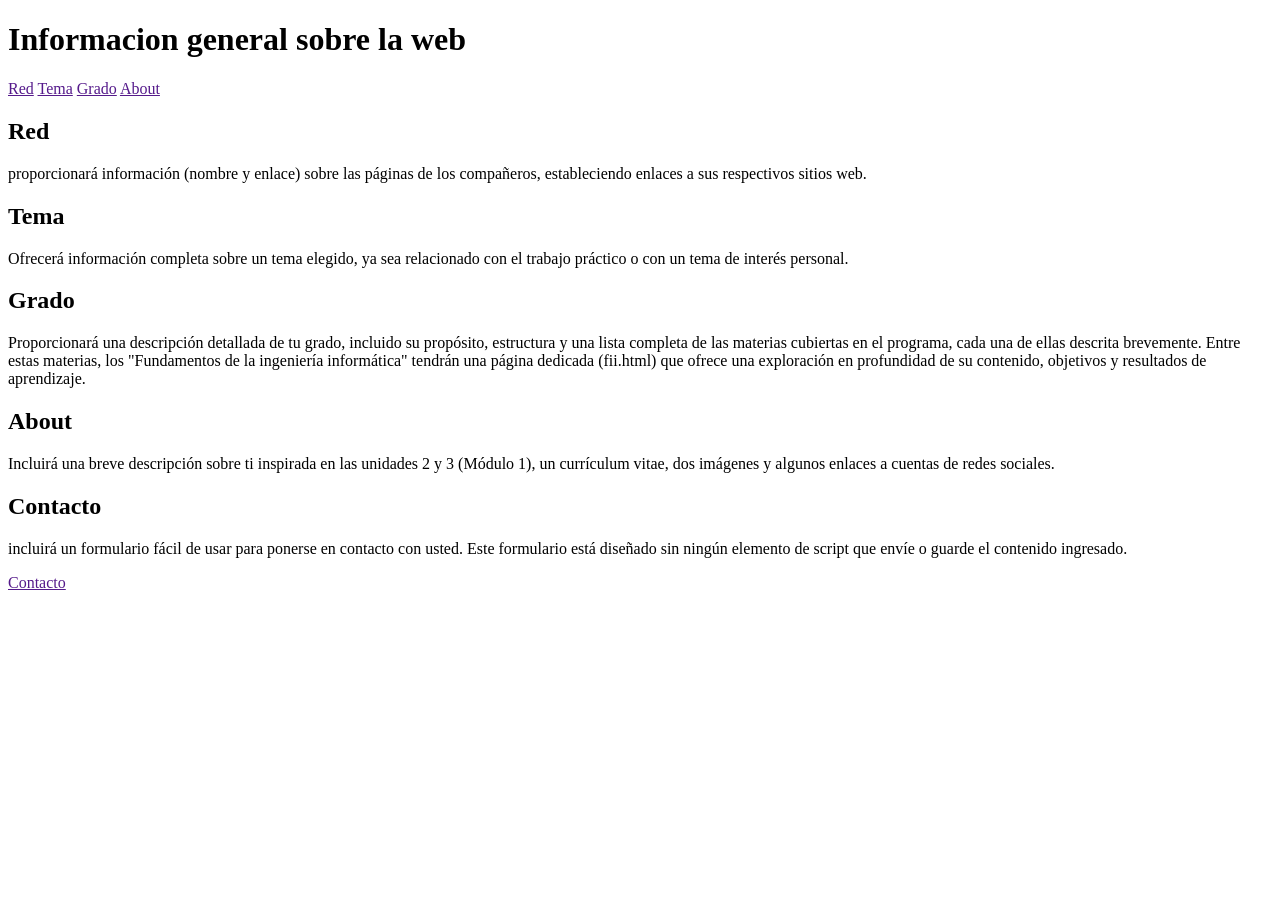
==== SRC/index.html @ 5aca838b "Subiendo la estructura principal de la pagina" ====
<!DOCTYPE html>
<html lang="es">

<head>
    <meta charset="UTF-8">
    <meta name="viewport" content="width=device-width, initial-scale=1.0">
    <title>Pagina principal</title>
    <link rel="stylesheet" href="estilos.css">
</head>

<body>
    <header>
        <h1>Informacion general sobre la web</h1>
        <a href="">Red</a>
        <a href="">Tema</a>
        <a href="">Grado</a>
        <a href="">About</a>
    </header>
    <main>

        <div>
            <h2>Red</h2>
            <p>proporcionará información (nombre y enlace) sobre las páginas de los compañeros, estableciendo enlaces a
                sus respectivos sitios web.</p>
        </div>
        <div>
            <h2>Tema</h2>
            <p>Ofrecerá información completa sobre un tema elegido, ya sea relacionado con el trabajo práctico o con un
                tema de interés personal.</p>
        </div>
        <div>
            <h2>Grado</h2>
            <p>Proporcionará una descripción detallada de tu grado, incluido su propósito, estructura y una lista
                completa de las materias cubiertas en el programa, cada una de ellas descrita brevemente. Entre estas
                materias, los "Fundamentos de la ingeniería informática" tendrán una página dedicada (fii.html) que
                ofrece una exploración en profundidad de su contenido, objetivos y resultados de aprendizaje.</p>
        </div>
        <div>
            <h2>About</h2>
            <p>Incluirá una breve descripción sobre ti inspirada en las unidades 2 y 3 (Módulo 1), un currículum vitae,
                dos imágenes y algunos enlaces a cuentas de redes sociales.</p>
        </div>
        <div>
            <h2>Contacto</h2>
            <p>incluirá un formulario fácil de usar para ponerse en contacto con usted. Este formulario está diseñado
                sin ningún elemento de script que envíe o guarde el contenido ingresado.</p>
        </div>
    </main>
    <footer>
        <a href=""> Contacto</a>
    </footer>
</body>

</html>
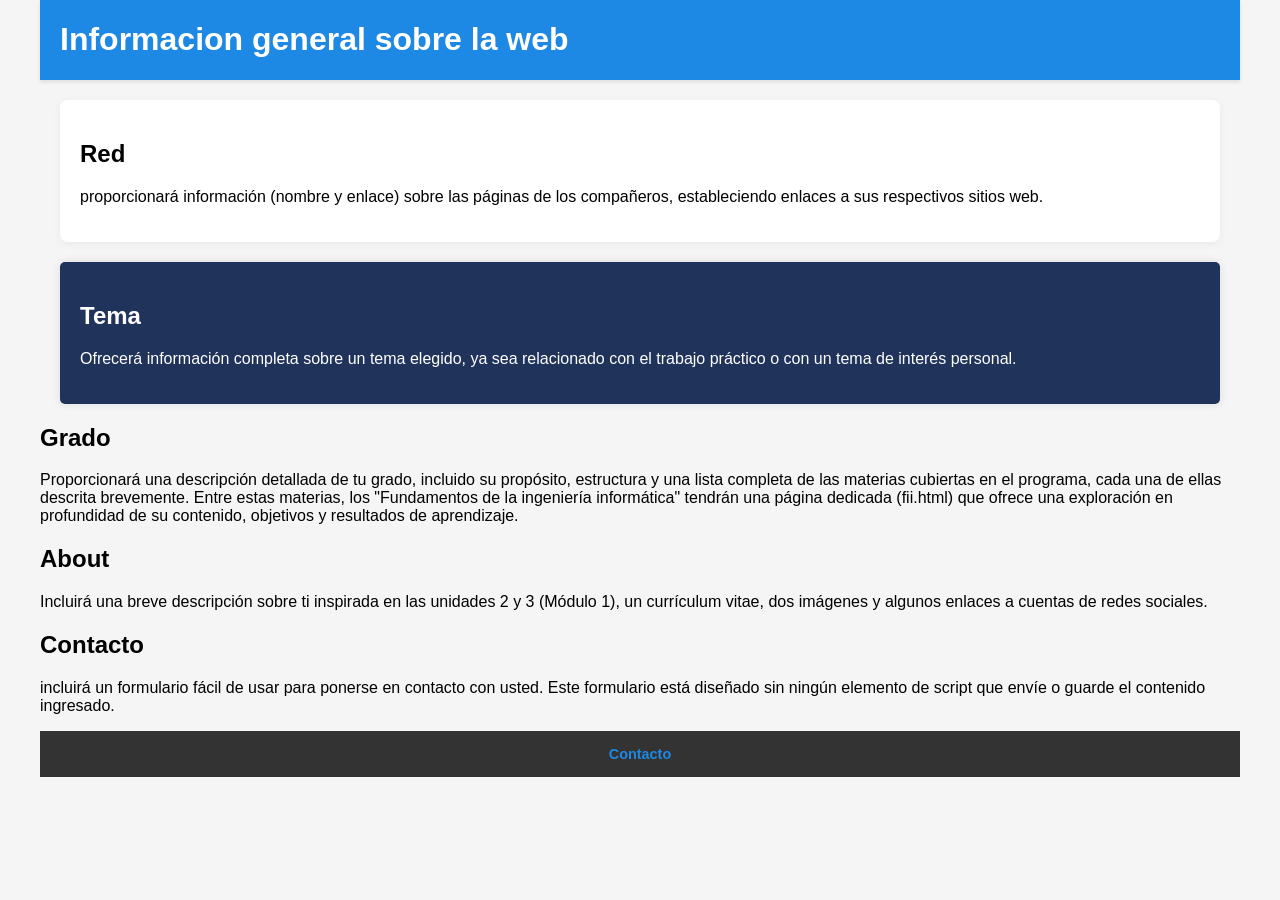
==== commit 66d66569: "personalizamos la oagina de contacto" ====
--- a/SRC/index.html
+++ b/SRC/index.html
@@ -11,19 +11,20 @@
 <body>
     <header>
         <h1>Informacion general sobre la web</h1>
-        <a href="">Red</a>
-        <a href="">Tema</a>
-        <a href="">Grado</a>
-        <a href="">About</a>
+        <a href="pagina secundaria/net.html">Red</a>
+        <a href="pagina secundaria/topic.html">Tema</a>
+        <a href="pagina secundaria/degree.html">Grado</a>
+        <a href="pagina secundaria/about.html">About</a>
     </header>
     <main>
 
-        <div>
+        <div class="secciones">
+            
             <h2>Red</h2>
             <p>proporcionará información (nombre y enlace) sobre las páginas de los compañeros, estableciendo enlaces a
                 sus respectivos sitios web.</p>
         </div>
-        <div>
+        <div id ="estilos">
             <h2>Tema</h2>
             <p>Ofrecerá información completa sobre un tema elegido, ya sea relacionado con el trabajo práctico o con un
                 tema de interés personal.</p>
@@ -47,7 +48,7 @@
         </div>
     </main>
     <footer>
-        <a href=""> Contacto</a>
+        <a href="pagina secundaria/contact.html"> Contacto</a>
     </footer>
 </body>
 
--- a/SRC/estilos.css
+++ b/SRC/estilos.css
@@ -0,0 +1,50 @@
+body {
+
+    font-family: Arial,Helvetica sans-serif;
+    background-color: #f5f5f5;
+    margin: 0;
+    padding: 0;
+    max-width: 1200px; margin:auto;
+}
+
+header {
+    background-color: #1e88e5;
+    color: white;
+    min-height: 70px;
+    display: flex; justify-content: space-between; 
+    padding: 0 20px ;
+    box-shadow: 0 2px 4px rgba(0,0,0,0.1);
+}
+
+a {
+    color: #1e88e5;
+    text-decoration: none;
+    font-weight:600;
+    transition: color 0.3s ease;
+}
+
+footer {
+    background-color: #333;
+    color: eee;
+    text-align: center;
+    padding: 15px 0;
+    font-size: 0.9rem;
+    bottom: 0;
+}
+
+.secciones {
+    margin: 20px;
+    padding: 20px;
+    background-color: white;
+    border-radius: 8px;
+    box-shadow: 0 2px 8px rgba(0, 0, 0, 0.05);
+}
+
+#estilos {
+    background-color: #20335a;
+    color: white;
+    margin: 20px;
+    padding: 20px;
+    border-radius: 5px;
+    box-shadow: 0 0 10px rgba(0, 0, 0, 0.1);
+}
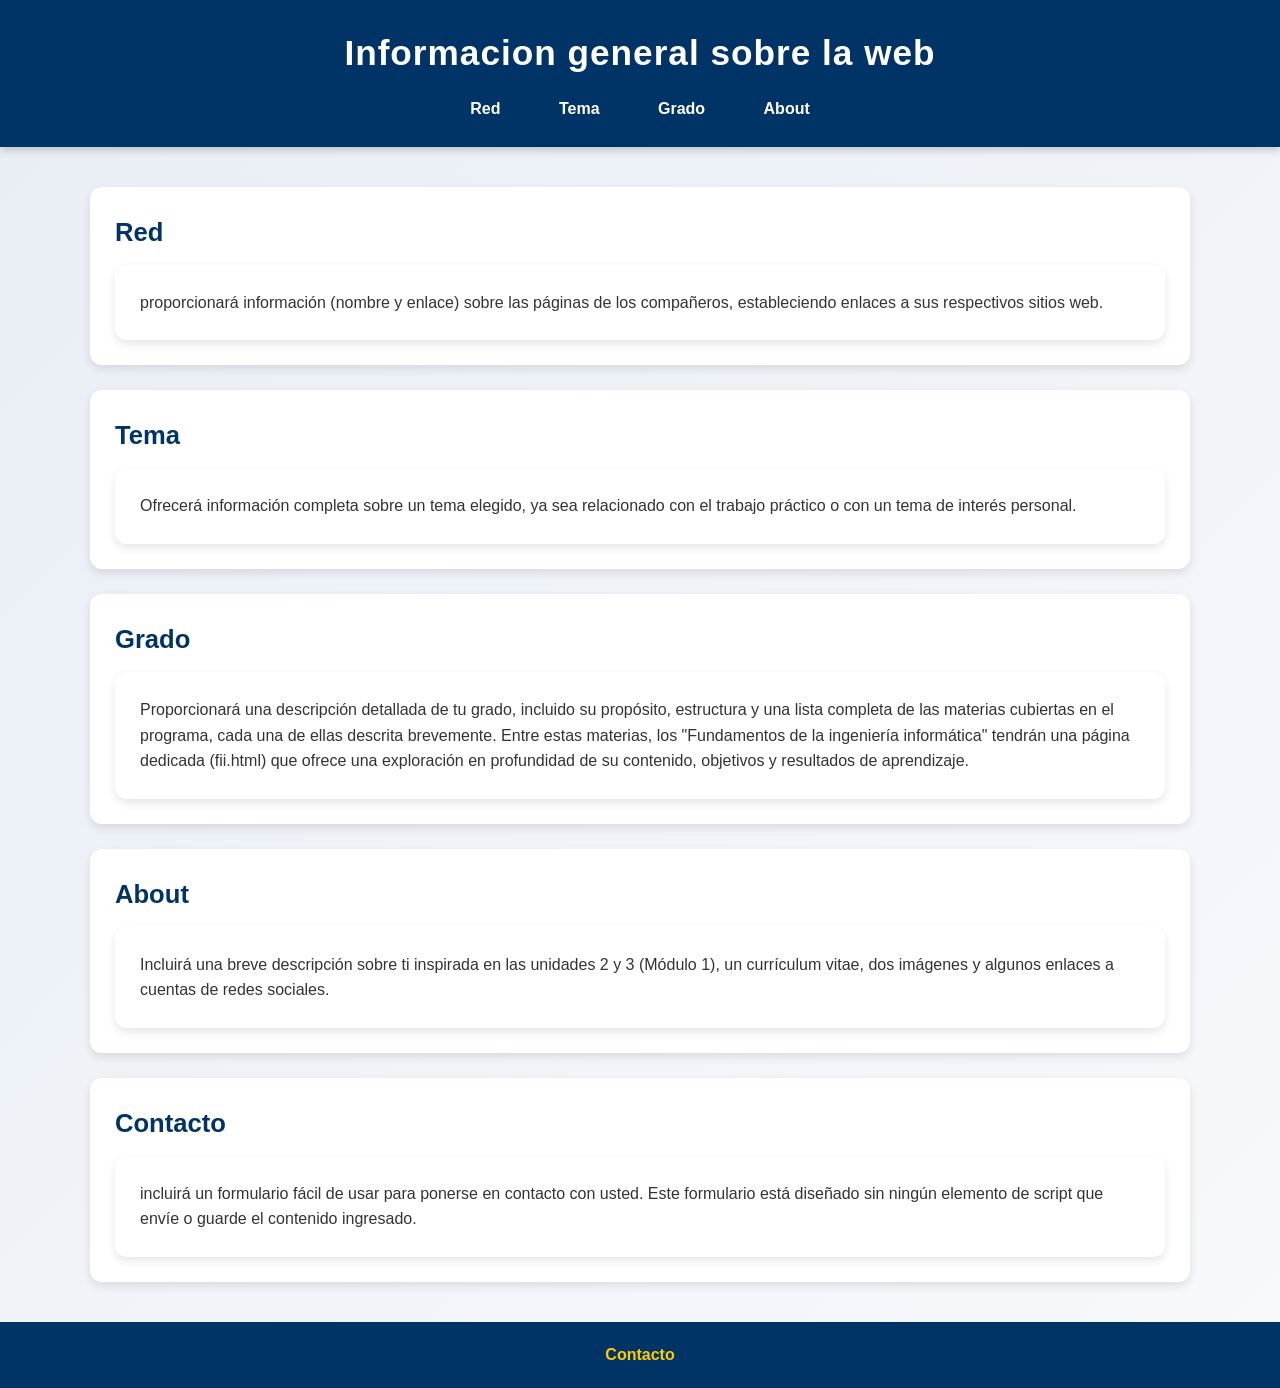
==== commit 10945204: "personalizamos mas sub paghinas" ====
--- a/SRC/index.html
+++ b/SRC/index.html
@@ -21,30 +21,44 @@
         <div class="secciones">
             
             <h2>Red</h2>
+            <div class="contenido"> 
             <p>proporcionará información (nombre y enlace) sobre las páginas de los compañeros, estableciendo enlaces a
                 sus respectivos sitios web.</p>
+            </div>
         </div>
-        <div id ="estilos">
+
+        <div class="estilos">
             <h2>Tema</h2>
+            <div class="contenido"> 
             <p>Ofrecerá información completa sobre un tema elegido, ya sea relacionado con el trabajo práctico o con un
                 tema de interés personal.</p>
+            </div>
         </div>
-        <div>
+
+        <div class="seccion">
             <h2>Grado</h2>
+            <div class="contenido"> 
             <p>Proporcionará una descripción detallada de tu grado, incluido su propósito, estructura y una lista
                 completa de las materias cubiertas en el programa, cada una de ellas descrita brevemente. Entre estas
                 materias, los "Fundamentos de la ingeniería informática" tendrán una página dedicada (fii.html) que
                 ofrece una exploración en profundidad de su contenido, objetivos y resultados de aprendizaje.</p>
+            </div>
         </div>
-        <div>
+
+        <div class="seccion">
             <h2>About</h2>
+            <div class="contenido"> 
             <p>Incluirá una breve descripción sobre ti inspirada en las unidades 2 y 3 (Módulo 1), un currículum vitae,
                 dos imágenes y algunos enlaces a cuentas de redes sociales.</p>
+            </div>
         </div>
-        <div>
+
+        <div class="seccion">
             <h2>Contacto</h2>
+            <div class="contenido"> 
             <p>incluirá un formulario fácil de usar para ponerse en contacto con usted. Este formulario está diseñado
                 sin ningún elemento de script que envíe o guarde el contenido ingresado.</p>
+            </div>
         </div>
     </main>
     <footer>
--- a/SRC/estilos.css
+++ b/SRC/estilos.css
@@ -1,50 +1,158 @@
-body {
 
-    font-family: Arial,Helvetica sans-serif;
-    background-color: #f5f5f5;
+* {
     margin: 0;
     padding: 0;
-    max-width: 1200px; margin:auto;
+    box-sizing: border-box;
+    font-family: "Segoe UI", Arial, sans-serif;
 }
 
-header {
-    background-color: #1e88e5;
-    color: white;
-    min-height: 70px;
-    display: flex; justify-content: space-between; 
-    padding: 0 20px ;
-    box-shadow: 0 2px 4px rgba(0,0,0,0.1);
+body {
+    background: linear-gradient(135deg, #e8eef5, #f7f9fc);
+    color: #333;
+    line-height: 1.6;
+    animation: fadeIn 0.8s ease-in-out;
 }
 
-a {
-    color: #1e88e5;
+
+@keyframes fadeIn {
+    from { opacity: 0; transform: translateY(10px); }
+    to { opacity: 1; transform: translateY(0); }
+}
+
+
+
+header {
+    background: #003366;
+    color: white;
+    padding: 25px;
+    text-align: center;
+    position: sticky;
+    top: 0;
+    z-index: 10;
+    box-shadow: 0 3px 8px rgba(0,0,0,0.2);
+}
+
+header h1 {
+    margin-bottom: 15px;
+    font-size: 2.2rem;
+    letter-spacing: 1px;
+    animation: slideDown 0.7s ease;
+}
+
+@keyframes slideDown {
+    from { transform: translateY(-20px); opacity: 0; }
+    to { transform: translateY(0); opacity: 1; }
+}
+
+header a {
+    color: white;
     text-decoration: none;
-    font-weight:600;
+    margin: 0 15px;
+    font-weight: bold;
+    padding: 8px 12px;
+    border-radius: 5px;
+    transition: all 0.3s ease;
+}
+
+header a:hover {
+    background: #ffcc00;
+    color: #003366;
+    transform: scale(1.1);
+}
+
+
+main {
+    width: 90%;
+    max-width: 1100px;
+    margin: 40px auto;
+    display: grid;
+    gap: 25px;
+}
+
+main div {
+    background: white;
+    padding: 25px;
+    border-radius: 12px;
+    box-shadow: 0 4px 10px rgba(0,0,0,0.1);
+    transition: transform 0.3s ease, box-shadow 0.3s ease;
+    animation: fadeIn 0.8s ease;
+}
+
+
+main div:hover {
+    transform: translateY(-6px);
+    box-shadow: 0 8px 18px rgba(0,0,0,0.15);
+}
+
+main h2 {
+    color: #003366;
+    margin-bottom: 12px;
+    font-size: 1.6rem;
+}
+
+#estilos {
+    border-left: 6px solid #003366;
+    padding-left: 18px;
+}
+
+
+
+footer {
+    background: #003366;
+    text-align: center;
+    padding: 20px;
+    margin-top: 40px;
+    color: white;
+}
+
+footer a {
+    color: #ffcc00;
+    text-decoration: none;
+    font-weight: bold;
     transition: color 0.3s ease;
 }
 
-footer {
-    background-color: #333;
-    color: eee;
-    text-align: center;
-    padding: 15px 0;
-    font-size: 0.9rem;
-    bottom: 0;
+footer a:hover {
+    color: white;
 }
 
-.secciones {
-    margin: 20px;
+
+
+@media (max-width: 700px) {
+    header a {
+        display: inline-block;
+        margin: 8px;
+    }
+
+    main {
+        grid-template-columns: 1fr;
+    }
+
+    /* --- Secciones desplegables --- */
+
+.seccion {
+    background: white;
     padding: 20px;
-    background-color: white;
-    border-radius: 8px;
-    box-shadow: 0 2px 8px rgba(0, 0, 0, 0.05);
+    margin-bottom: 20px;
+    border-radius: 10px;
+    box-shadow: 0 3px 8px rgba(0,0,0,0.1);
+    cursor: pointer;
+    transition: transform 0.3s ease;
 }
 
-#estilos {
-    background-color: #20335a;
-    color: white;
-    margin: 20px;
-    padding: 20px;
-    border-radius: 5px;
-    box-shadow: 0 0 10px rgba(0, 0, 0, 0.1);
+.seccion:hover {
+    transform: scale(1.02);
+}
+
+/* Contenido oculto */
+.contenido {
+    max-height: 0;
+    overflow: hidden;
+    transition: max-height 0.5s ease;
+}
+
+/* Cuando se abre */
+.seccion.activa .contenido {
+    max-height: 500px; /* suficiente para mostrar el texto */
+}
 }
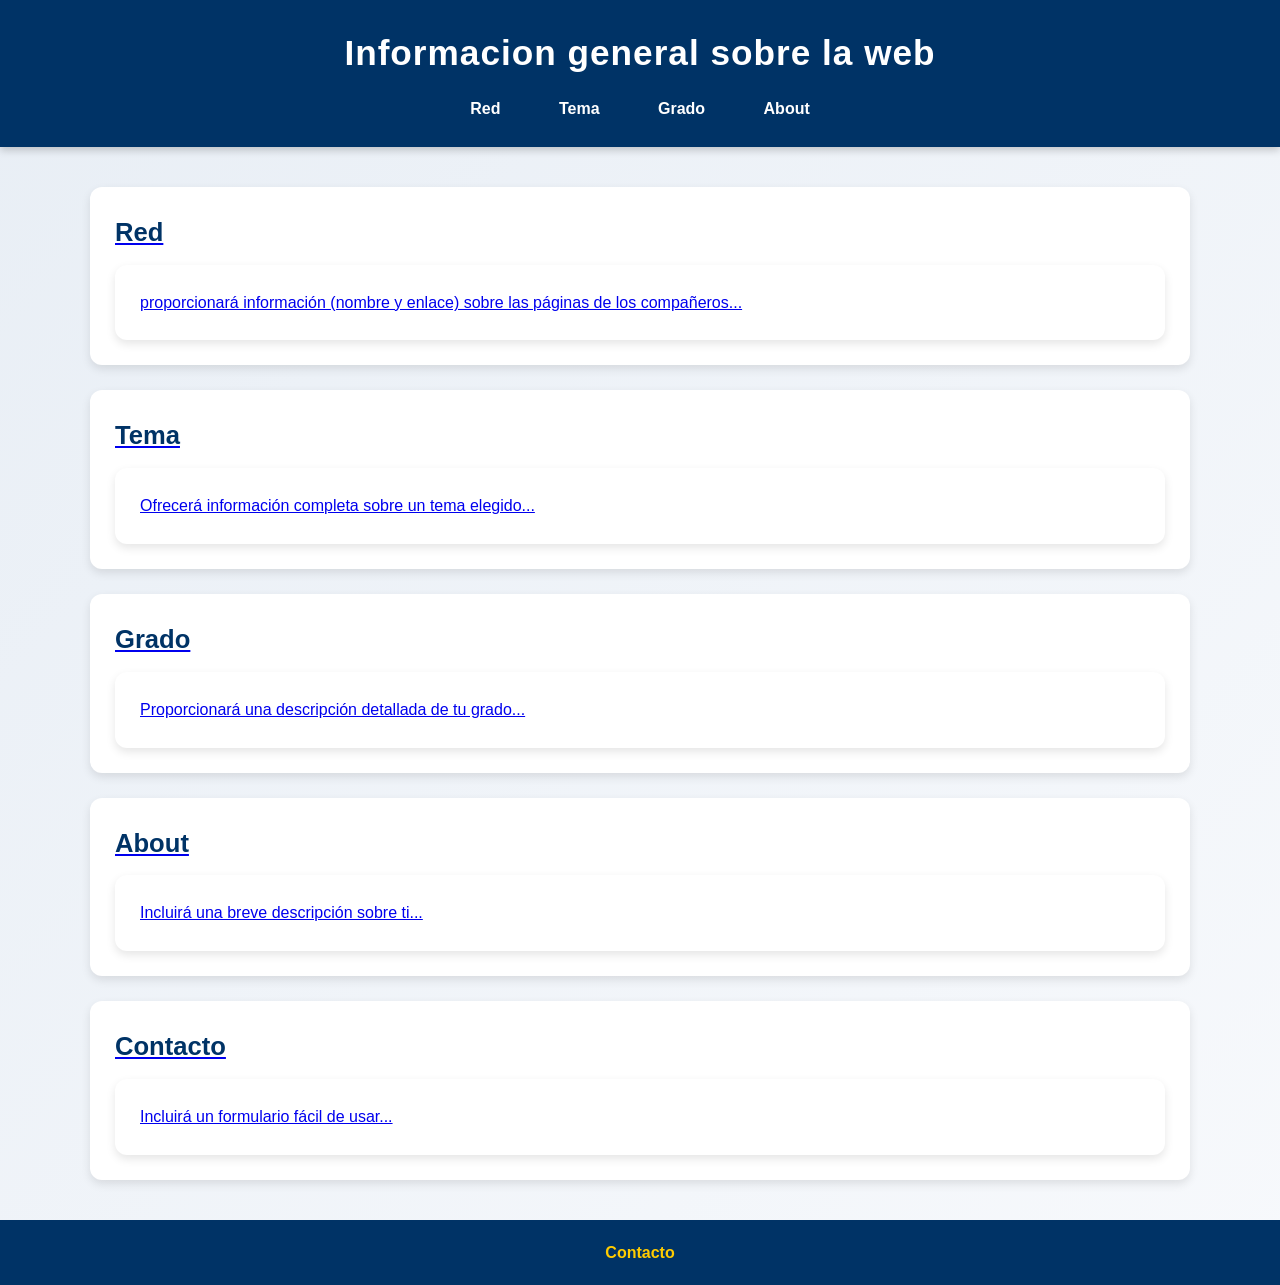
==== commit 7d3b76f9: "completamos la pagina de degree y de fii ademas de corregir errores en index" ====
--- a/SRC/index.html
+++ b/SRC/index.html
@@ -18,48 +18,51 @@
     </header>
     <main>
 
-        <div class="secciones">
-            
-            <h2>Red</h2>
-            <div class="contenido"> 
-            <p>proporcionará información (nombre y enlace) sobre las páginas de los compañeros, estableciendo enlaces a
-                sus respectivos sitios web.</p>
+        <a class="tarjeta" href="pagina secundaria/net.html">
+            <div class="secciones">
+                <h2>Red</h2>
+                <div class="contenido">
+                    <p>proporcionará información (nombre y enlace) sobre las páginas de los compañeros...</p>
+                </div>
             </div>
-        </div>
+        </a>
 
-        <div class="estilos">
-            <h2>Tema</h2>
-            <div class="contenido"> 
-            <p>Ofrecerá información completa sobre un tema elegido, ya sea relacionado con el trabajo práctico o con un
-                tema de interés personal.</p>
+        <a class="tarjeta" href="pagina secundaria/topic.html">
+            <div class="estilos">
+                <h2>Tema</h2>
+                <div class="contenido">
+                    <p>Ofrecerá información completa sobre un tema elegido...</p>
+                </div>
             </div>
-        </div>
+        </a>
 
-        <div class="seccion">
-            <h2>Grado</h2>
-            <div class="contenido"> 
-            <p>Proporcionará una descripción detallada de tu grado, incluido su propósito, estructura y una lista
-                completa de las materias cubiertas en el programa, cada una de ellas descrita brevemente. Entre estas
-                materias, los "Fundamentos de la ingeniería informática" tendrán una página dedicada (fii.html) que
-                ofrece una exploración en profundidad de su contenido, objetivos y resultados de aprendizaje.</p>
+        <a class="tarjeta" href="pagina secundaria/degree.html">
+            <div class="seccion">
+                <h2>Grado</h2>
+                <div class="contenido">
+                    <p>Proporcionará una descripción detallada de tu grado...</p>
+                </div>
             </div>
-        </div>
+        </a>
 
-        <div class="seccion">
-            <h2>About</h2>
-            <div class="contenido"> 
-            <p>Incluirá una breve descripción sobre ti inspirada en las unidades 2 y 3 (Módulo 1), un currículum vitae,
-                dos imágenes y algunos enlaces a cuentas de redes sociales.</p>
+        <a class="tarjeta" href="pagina secundaria/about.html">
+            <div class="seccion">
+                <h2>About</h2>
+                <div class="contenido">
+                    <p>Incluirá una breve descripción sobre ti...</p>
+                </div>
             </div>
-        </div>
+        </a>
 
-        <div class="seccion">
-            <h2>Contacto</h2>
-            <div class="contenido"> 
-            <p>incluirá un formulario fácil de usar para ponerse en contacto con usted. Este formulario está diseñado
-                sin ningún elemento de script que envíe o guarde el contenido ingresado.</p>
+        <a class="tarjeta" href="pagina secundaria/contact.html">
+            <div class="seccion">
+                <h2>Contacto</h2>
+                <div class="contenido">
+                    <p>Incluirá un formulario fácil de usar...</p>
+                </div>
             </div>
-        </div>
+        </a>
+
     </main>
     <footer>
         <a href="pagina secundaria/contact.html"> Contacto</a>
